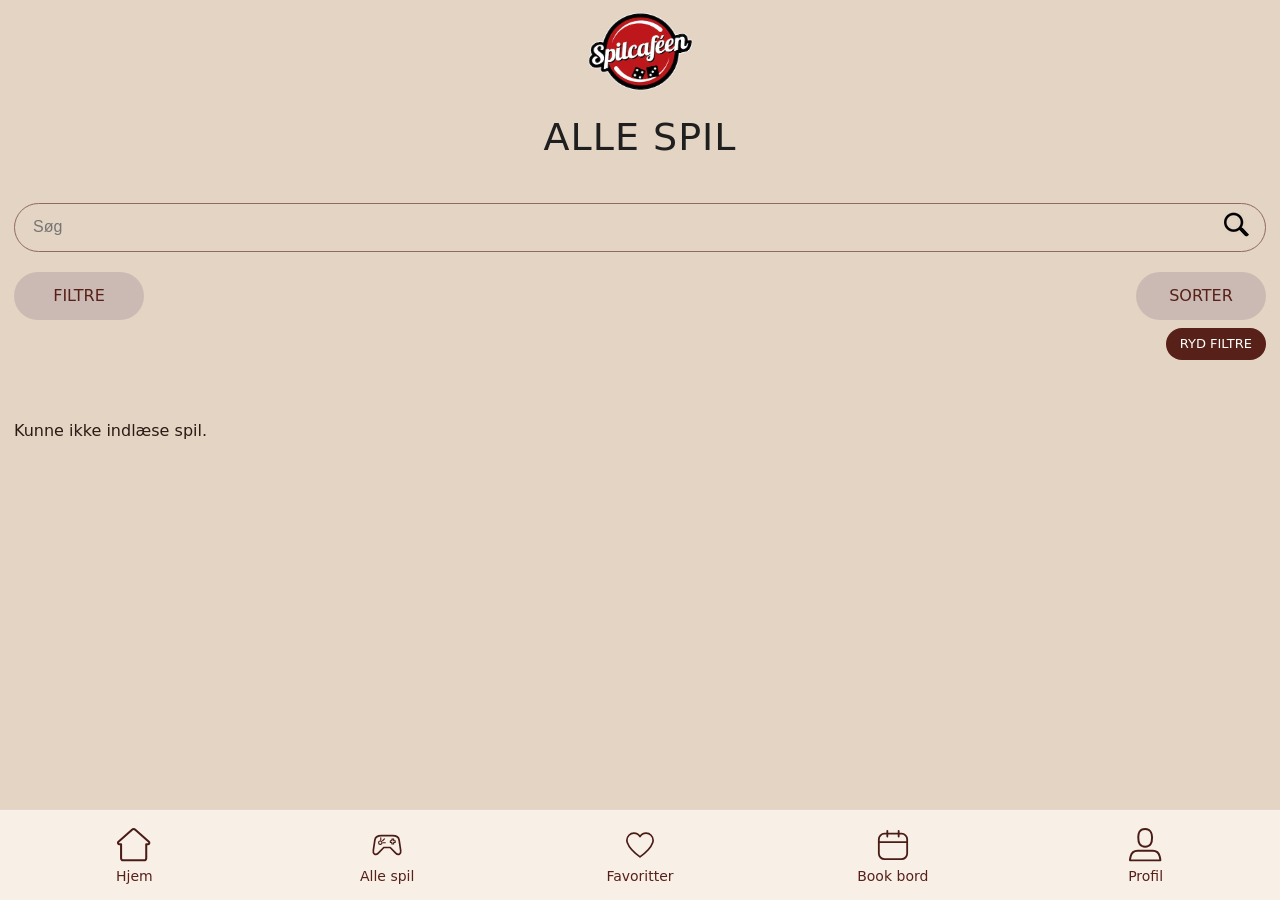
==== spil.html @ 5c761d4d "Opdeler appen i separate HTML-sider - Oprettet separate sider til alle spil, favoritter og booking -" ====
<!DOCTYPE html>
<html lang="da">

<head>
    <meta charset="UTF-8">
    <meta name="viewport" content="width=device-width, initial-scale=1.0">

    <title>Alle spil | Spilcaféen</title>

    <link rel="stylesheet" href="css/app.css">

    <link rel="shortcut icon"
        href="https://images.squarespace-cdn.com/content/v1/61fd2c9026a58c435d260f4c/1af90772-e642-4309-a2cb-f4161e36855e/SC-logo-2023-transparant-BG+Small+Crop.png"
        type="image/logo">
</head>

<body>

    <!-- Alle spil -->
    <main id="games-view" class="page">

        <!-- Sidens overskrift -->
        <div class="games-heading">
            <img src="images/logo.webp" alt="Spilcaféen">
            <h1 id="page-title">ALLE SPIL</h1>
        </div>


        <!-- Søgning -->
        <div class="searchbar">
            <label for="search-input" class="sr-only">
                Søg efter spil
            </label>

            <input type="text" id="search-input" placeholder="Søg">

            <span class="icon-btn" aria-hidden="true">
                <img src="images/lup.png" alt="">
            </span>
        </div>


        <!-- Filtre -->
        <div class="filterbar">

            <!-- Samlet filtermenu -->
            <div class="filter-menu">

                <button class="filter-main-btn" id="filter-main-btn" type="button" aria-expanded="false"
                    aria-controls="filter-options">
                    <span aria-hidden="true"></span>
                    FILTRE
                </button>


                <div class="filter-options" id="filter-options" hidden>

                    <!-- Kategori -->
                    <div class="filter-group">

                        <button class="filter-group-btn" type="button" aria-expanded="false">
                            Kategori
                            <span aria-hidden="true">›</span>
                        </button>

                        <div class="filter-submenu" hidden>

                            <button type="button" data-filter="genre" data-value="all">
                                Alle kategorier
                            </button>

                            <button type="button" data-filter="genre" data-value="Familie">
                                Familie
                            </button>

                            <button type="button" data-filter="genre" data-value="Kortspil">
                                Kortspil
                            </button>

                            <button type="button" data-filter="genre" data-value="Strategi">
                                Strategi
                            </button>

                            <button type="button" data-filter="genre" data-value="Ordspil">
                                Ordspil
                            </button>

                            <button type="button" data-filter="genre" data-value="Party">
                                Party
                            </button>

                            <button type="button" data-filter="genre" data-value="Andre">
                                Andre
                            </button>

                        </div>
                    </div>


                    <!-- Spillere -->
                    <div class="filter-group">

                        <button class="filter-group-btn" type="button" aria-expanded="false">
                            Spillere
                            <span aria-hidden="true">›</span>
                        </button>

                        <div class="filter-submenu" hidden>

                            <button type="button" data-filter="players" data-value="all">
                                Alle
                            </button>

                            <button type="button" data-filter="players" data-value="1-2">
                                1–2 spillere
                            </button>

                            <button type="button" data-filter="players" data-value="2-4">
                                2–4 spillere
                            </button>

                            <button type="button" data-filter="players" data-value="4-6">
                                4–6 spillere
                            </button>

                            <button type="button" data-filter="players" data-value="6-10">
                                6–10 spillere
                            </button>

                            <button type="button" data-filter="players" data-value="10-+">
                                10+ spillere
                            </button>

                        </div>
                    </div>


                    <!-- Alder -->
                    <div class="filter-group">

                        <button class="filter-group-btn" type="button" aria-expanded="false">
                            Alder
                            <span aria-hidden="true">›</span>
                        </button>

                        <div class="filter-submenu" hidden>

                            <button type="button" data-filter="age" data-value="all">
                                Alle aldre
                            </button>

                            <button type="button" data-filter="age" data-value="3">
                                3+
                            </button>

                            <button type="button" data-filter="age" data-value="6">
                                6+
                            </button>

                            <button type="button" data-filter="age" data-value="8">
                                8+
                            </button>

                            <button type="button" data-filter="age" data-value="10">
                                10+
                            </button>

                            <button type="button" data-filter="age" data-value="12">
                                12+
                            </button>

                            <button type="button" data-filter="age" data-value="15">
                                15+
                            </button>

                            <button type="button" data-filter="age" data-value="18">
                                18+
                            </button>

                        </div>
                    </div>


                    <!-- Varighed -->
                    <div class="filter-group">

                        <button class="filter-group-btn" type="button" aria-expanded="false">
                            Varighed
                            <span aria-hidden="true">›</span>
                        </button>

                        <div class="filter-submenu" hidden>

                            <button type="button" data-filter="duration" data-value="all">
                                Alle
                            </button>

                            <button type="button" data-filter="duration" data-value="0-15">
                                ≤ 15 min
                            </button>

                            <button type="button" data-filter="duration" data-value="15-30">
                                15–30 min
                            </button>

                            <button type="button" data-filter="duration" data-value="30-60">
                                30–60 min
                            </button>

                            <button type="button" data-filter="duration" data-value="60-120">
                                60–120 min
                            </button>

                            <button type="button" data-filter="duration" data-value="120-+">
                                120+ min
                            </button>

                        </div>
                    </div>

                </div>
            </div>


            <!-- Sortering og ryd filtre -->
            <div class="filter-actions">

                <div class="filter-dropdown sort-dropdown">

                    <button class="pill" id="sort-button" type="button">
                        SORTER
                    </button>

                    <div class="dropdown-menu">
                        <button data-sort-value="rating">
                            Populære
                        </button>

                        <button data-sort-value="title">
                            A–Å
                        </button>

                        <button data-sort-value="none">
                            Nyeste
                        </button>
                    </div>

                </div>


                <button class="clear-pill" id="clear-filters-pill" type="button">
                    RYD FILTRE
                </button>


                <!-- Feedback til skærmlæser -->
                <p id="filter-feedback" class="sr-only" aria-live="polite"></p>

            </div>
        </div>


        <!-- Aktive filtre -->
        <div id="active-filter-tags" class="active-filter-tags" aria-label="Valgte filtre"></div>


        <!-- Spil indsættes med JavaScript -->
        <section id="game-list" class="card-grid"></section>

    </main>


    <!-- Skjulte værdier som filterkoden bruger -->
    <div class="filters-storage" hidden>

        <select id="genre-select" aria-label="Kategori">
            <option value="all">Alle kategorier</option>
        </select>

        <select id="language-select" aria-label="Sprog">
            <option value="all">Alle sprog</option>
        </select>

        <select id="difficulty-select" aria-label="Sværhedsgrad">
            <option value="all">Alle sværhedsgrader</option>
        </select>

        <select id="sort-select" aria-label="Sortering">
            <option value="none">Ingen sortering</option>
            <option value="title">Titel (A-Å)</option>
            <option value="playtime">Varighed (kortest først)</option>
            <option value="rating">Rating (højeste først)</option>
        </select>

        <button id="clear-filters" type="button">
            Ryd
        </button>

    </div>


    <!-- Modal med information om spil -->
    <div id="game-modal" class="modal" hidden>

        <div class="modal-backdrop" data-close></div>

        <article class="modal-card" role="dialog" aria-modal="true" aria-labelledby="modal-title">

            <button class="modal-close" data-close aria-label="Luk">
                ×
            </button>


            <div class="modal-media">
                <img id="modal-image" alt="">
            </div>


            <div class="modal-body">

                <h2 id="modal-title">
                    Spildetaljer
                </h2>

                <div class="modal-meta" id="modal-meta"></div>

                <p id="modal-desc"></p>

                <div class="modal-details" id="modal-details"></div>


                <!-- Spilleregler -->
                <section id="modal-rules-wrap" class="modal-rules" hidden>

                    <button id="rules-toggle" class="rules-btn" aria-expanded="false">
                        ▸ Regler
                    </button>

                    <div id="rules-content" class="rules-content">
                        <pre id="modal-rules"></pre>
                    </div>

                </section>

            </div>
        </article>
    </div>


    <!-- Bundnavigation -->
    <nav class="tabbar" aria-label="Hovednavigation">
    
        <button class="tab" id="tab-home" type="button" onclick="window.location.href='index.html'">
            <img src="images/home.svg" alt="">
            <small>Hjem</small>
        </button>
    
        <button class="tab" id="tab-all" type="button" onclick="window.location.href='spil.html'">
            <img src="images/games.svg" alt="">
            <small>Alle spil</small>
        </button>
    
        <button class="tab" id="filter-favourites" type="button" onclick="window.location.href='favoritter.html'">
            <img src="images/heart.svg" alt="">
            <small>Favoritter</small>
        </button>
    
        <button class="tab" id="tab-reserve" type="button" onclick="window.location.href='booking.html'">
            <img src="images/book.svg" alt="">
            <small>Book bord</small>
        </button>
    
        <button class="tab" id="tab-profile" type="button">
            <img src="images/profil.svg" alt="">
            <small>Profil</small>
        </button>
    
    </nav>

    <script src="js/app.js"></script>

</body>

</html>
---- css/app.css ----
/* =========================================================
  Farver, base og variabler
  ========================================================= */
:root {
  --cream: #f5ebdc;
  --brown: #F6EFE9;
  --brown-2: #5b2a1a;
  --text: #2b1a14;
  --light: #fff8f0;
  --muted: #4a1c167b;
  --ring: #d9c9bf;
  --shadow: 0 8px 20px rgba(0, 0, 0, 0.15);
  --radius: 18px;
  --thumb-ratio: 4/3;
}

* {
  box-sizing: border-box;
}

html,
body {
  margin: 0;
  padding: 0;
}

/* baggrundsfarve */
body {
  background:#e4d4c3;
  color: var(--text);
  font: 16px/1.4 ui-sans-serif, system-ui, Segoe UI, Roboto, Inter;
}


/* =========================================================
  SIDE-INDHOLD
  ========================================================= */

    /* Overskrift på siden med alle spil */
    .games-heading {
      text-align: center;
      margin-bottom: 38px;
    }
  
    .games-heading img {
      width: 105px;
      height: auto;
      display: block;
      margin: 0 auto 20px;
    }
  
    .games-heading h1 {
      margin: 0;
      color: #1f1f1f;
      font-size: 38px;
      font-weight: 400;
      letter-spacing: 1px;
    }

.page {
  padding: 12px 14px 110px;
  /* ekstra bund-padding så tabbar ikke dækker */
  max-width: min(1400px, 100%);
  margin: 0 auto;
}

/* Søgefelt på siden med alle spil */
.searchbar {
  display: flex;
  align-items: center;
  gap: 8px;

  background: transparent;
  border: 1px solid #8f6962;
  box-shadow: none;
  border-radius: 999px;

  padding: 8px 16px;
  margin: 0 0 20px;
  min-height: 42px;
}

.searchbar input {
  flex: 1;
  border: 0;
  outline: 0;
  background: transparent;
  font-size: 16px;
}


       /* Holder FILTRE og SORTER på samme linje. */
.filterbar {
  display: flex;
  justify-content: space-between;
  align-items: flex-start;
  gap: 16px;
  margin-bottom: 24px;
}

/* FILTRE og SORTER har samme størrelse og udseende. */
.filter-main-btn,
.filter-actions .pill {
  width: 130px;
  height: 48px;
  padding: 0 16px;

  border: none;
  border-radius: 999px;
  background: #cbbab3;
  color: #572018;

  font: inherit;
  font-size: 16px;
  font-weight: 500;
  cursor: pointer;

  display: flex;
  align-items: center;
  justify-content: center;
}

/* Holder SORTER og Ryd filtre oven på hinanden. */
.filter-actions {
  display: flex;
  flex-direction: column;
  align-items: flex-end;
  gap: 8px;
}

/* Den mindre knap under SORTER. */
.clear-pill {
  width: auto;
  min-height: 0;
  padding: 7px 14px;

  border: none;
  border-radius: 999px;
  background: #572018;
  color: #fff;

  font: inherit;
  font-size: 13px;
  font-weight: 500;
  cursor: pointer;
}

/* Enkel hover på de tre filterknapper. */
.filter-main-btn:hover,
#sort-button:hover,
.clear-pill:hover {
  transform: scale(1.08);
}

/* Dropdown trigger-pills lys stil */
.filter-dropdown {
  position: relative;
  flex-shrink: 0;
}


/* Dropdown-menu */
.dropdown-menu {
  position: absolute;
  top: 110%;
  left: 0;
  display: none;
  flex-direction: column;
  min-width: 180px;
  background: #f5ebdc;
  border: 1px solid rgba(0, 0, 0, 0.25);
  border-radius: 12px;
  box-shadow: var(--shadow);
  z-index: 3200;
  overflow: hidden;
}

.filter-dropdown.open .dropdown-menu {
  display: flex;
}

.dropdown-floating {
  position: fixed !important;
  z-index: 10000 !important;
  display: flex !important;
  top: 0;
  left: 0;
}

/* Punkter i dropdown-menuen + hover-pop */
.dropdown-menu button {
  appearance: none;
  border: 0;
  background: transparent;
  padding: 10px 14px;
  text-align: left;
  font-size: 15px;
  color: var(--text);
  cursor: pointer;
  transition: transform 0.15s ease, background-color 0.15s ease;
  display: inline-block;
  transform-origin: center;
}

.dropdown-menu button:hover {
  transform: scale(1.08);
  background: var(--brown-2);
  color: #fff;
}


/* Skjuler indhold visuelt, men gør det stadig tilgængeligt for skærmlæsere. */
.sr-only {
  position: absolute;
  width: 1px;
  height: 1px;
  padding: 0;
  margin: -1px;
  overflow: hidden;
  clip: rect(0, 0, 0, 0);
  white-space: nowrap;
  border: 0;
}

/* Skjul evt. gamle rækker hvis de findes i DOM’en */
.top-actions {
  display: none !important;
}

.more-filters {
  display: none !important;
}

.filters-storage[hidden] {
  display: none;
}

/* =========================================================
  KORT / SPIL-KORT
  ========================================================= */
.card-grid {
  display: grid;
  gap: 12px;
  grid-template-columns: repeat(auto-fill, minmax(220px, 1fr));
}

@media (max-width: 600px) {
  .card-grid {
    grid-template-columns: repeat(2, minmax(0, 1fr));
  }
}

/* Spillekort */
.card {
  background: #f8f0e7;
  color: #572018;
  border-radius: 18px;
  padding: 12px;
  border: none;
  box-shadow: 0 6px 10px rgba(87, 32, 24, 0.28);
  position: relative;
}

/* Ramme omkring spilbilledet */
.thumb {
  position: relative;
  border-radius: 18px;
  overflow: hidden;
  background: #cbbab3;
  aspect-ratio: 1 / 1;
  padding: 12px;
}

.thumb img {
  width: 100%;
  height: 100%;
  object-fit: contain;
  display: block;
  border-radius: 12px;
}

/* Favoritknap oven på spilbilledet */
.fav {
  position: absolute;
  bottom: 14px;
  right: 14px;
  background: #572018;
  border: 2px solid #572018;
  color: #ffffff;
  border-radius: 50%;
  width: 34px;
  height: 34px;
  padding: 0;
  font-size: 22px;
  line-height: 1;
  cursor: pointer;
  display: flex;
  align-items: center;
  justify-content: center;
}

.fav.active {
  color: #e32626;
}

/* Spillets titel */
.card h2,
.card h3 {
  margin: 12px 4px 6px;
  font-size: 22px;
  font-weight: 500;
  color: #572018;
}

/* Antal spillere og rating */
.meta {
  display: flex;
  flex-direction: column;
  gap: 2px;
  margin: 0 4px;
  color: #572018;
  font-size: 17px;
}

.meta span {
  display: flex;
  align-items: center;
  gap: 7px;
}

.meta img {
  width: 22px;
  height: 22px;
}

/* Spillets placering i caféen */
.extra {
  margin: 4px 4px 6px;
  color: #572018;
  font-size: 16px;
}

.badges {
  position: absolute;
  left: 8px;
  top: 8px;
  display: flex;
  gap: 6px;
}

.badge {
  background: rgba(0, 0, 0, 0.5);
  color: #fff;
  padding: 3px 6px;
  font-size: 12px;
  border-radius: 999px;
  border: 1px solid rgba(255, 255, 255, 0.25);
}

/* =========================================================
   BUNDNAVIGATION
   ========================================================= */

.tabbar {
  position: fixed;
  left: 0;
  right: 0;
  bottom: 0;
  z-index: 8000;

  display: grid;
  grid-template-columns: repeat(5, 1fr);

  background: #f8f0e7;
  border-top: 1px solid #e4d6ce;
  padding: 14px 8px 12px;
}

/* De fem punkter i bundnavigationen */
.tabbar button {
  appearance: none;
  border: 0;
  background: transparent;
  color: #572018;
  cursor: pointer;

  display: flex;
  flex-direction: column;
  align-items: center;
  justify-content: center;
  gap: 6px;

  padding: 4px;
  font-family: inherit;
  border-radius: 10px;

  transition: transform 0.18s ease, background-color 0.18s ease;
}

/* Ikoner i bundnavigationen */
.tabbar button img {
  width: 34px;
  height: 34px;
  object-fit: contain;
  display: block;
}

/* Teksten under ikonerne */
.tabbar button small {
  display: block;
  font-size: 14px;
  color: #572018;
}

/* Gør det tydeligt hvilket punkt der er valgt */
.tabbar .tab.active {
  font-weight: 700;
}

/* Lille effekt ved mus og tastatur */
.tabbar button:hover,
.tabbar button:focus-visible {
  transform: scale(1.05);
  background: rgba(87, 32, 24, 0.06);
}
/* Sørg for at modaler fortsat ligger OVER tabbaren */
.modal {
  z-index: 9000;
}

/* FOOTER */
.legal {
  text-align: center;
  color: #9b8479;
  font-size: 12px;
  padding: 10px 0 80px;
}

/* MODAL (kortdetaljer) */
.modal[hidden] {
  display: none;
}

.modal {
  position: fixed;
  inset: 0;
  display: grid;
  place-items: center;
  padding: 16px;
}

.modal-backdrop {
  position: absolute;
  inset: 0;
  background: rgba(0, 0, 0, 0.122);
}

.modal-card {
  position: relative;
  z-index: 1;
  background: #f8f0e7;
  color: #572018;
  border-radius: 18px;
  border: none;
  box-shadow: 0 6px 10px rgba(87, 32, 24, 0.28);
  width: min(920px, 100%);
  display: flex;
  flex-direction: column;
  max-height: 90vh;
  overflow: hidden;
}

.modal-close {
  position: absolute;
  top: 10px;
  right: 10px;
background: #f8f0e7;
  border: 2px solid #572018;
  color: #572018;
  border-radius: 999px;
  font-size: 22px;
  line-height: 1;
  padding: 6px 10px;
  cursor: pointer;
}

.modal-media {
  flex: 0 0 auto;
  background: #cbbab3;
  display: flex;
  align-items: center;
  justify-content: center;
  padding: 0.5rem;
  border-bottom: none;
}

.modal-media img {
  width: 100%;
  height: auto;
  max-height: 350px;
  object-fit: contain;
  display: block;
}

.modal-body {
  flex: 1;
  overflow-y: auto;
  padding: 1rem 1.5rem;
  display: grid;
  gap: 10px;
}

.modal-body h2 {
  margin: 0;
  font-size: clamp(20px, 3.2vw, 28px);
}

.modal-meta {
  display: flex;
  gap: 14px;
  opacity: 0.95;
  flex-wrap: wrap;
}

/* Ikoner ved rating, spillere og spilletid i modalvinduet. */
.modal-meta span {
  display: flex;
  align-items: center;
  gap: 7px;
}

.modal-meta img {
  width: 22px;
  height: 22px;
  object-fit: contain;
}
.modal-details {
  display: grid;
  gap: 6px;
}

.modal-details span {
  opacity: 0.95;
}

/* Regler fold-ud */
.rules-btn {
  background: none;
  border: none;
  color: #572018;
  font-weight: 600;
  cursor: pointer;
  margin-top: 1rem;
  display: flex;
  align-items: center;
  gap: 0.25rem;
  font-size: 1.1rem;
  transition: color 0.2s ease;
}

.rules-btn:hover {
  opacity: 0.7;
}

.rules-btn[aria-expanded="true"]::before {
  content: "▾";
}

.rules-btn[aria-expanded="false"]::before {
  content: "▸";
}

.rules-content {
  max-height: 0;
  overflow: hidden;
  transition: max-height 0.3s ease;
}

.rules-content.open {
  max-height: 600px;
}

#modal-rules {
  background: #cbbab3;
  padding: 0.75rem;
  border-radius: 6px;
  white-space: pre-wrap;
  line-height: 1.4;
  margin-top: 0.5rem;
}



/* Respektér brugere der ikke vil have animationer */
@media (prefers-reduced-motion: reduce) {
  .pill,
  .clear-pill,
  .dropdown-menu button,
  .tabbar button {
    transition: none !important;
  }
}

/* Fokusmarkering på knapper og andre elementer, der kan modtage tastaturfokus.
   Gælder bl.a. filterknapper, sorteringsknapper, favorithjerter og bundnavigation. */
button:focus-visible,
[tabindex]:focus-visible {
  outline: 2px dashed #e00000;
  outline-offset: 4px;
}

/* Fokusmarkering omkring søgeboksen, når brugeren navigerer ind i søgefeltet. */
.searchbar:focus-within {
  outline: 3px dashed #e00000;
  outline-offset: 4px;
}


/* Markerer den valgte mulighed i filtermenuen. */
.filter-submenu button.selected-filter {
  position: relative;
  padding-right: 38px;
}

.filter-submenu button.selected-filter::after {
  content: "✓";
  position: absolute;
  right: 14px;
  font-weight: 700;
}

/* Viser de aktive filtre under filterområdet. */
.active-filter-tags {
  display: flex;
  flex-wrap: wrap;
  gap: 8px;
  margin: 10px 0 20px;
}

.active-filter-tag {
  display: inline-flex;
  align-items: center;
  min-height: 30px;
  padding: 5px 12px;
  border-radius: 999px;
  background: #96736f;
  color: #fff8f0;
  font-size: 13px;
}

/* Gør bundnavigationen mere kompakt på telefon. */
@media (max-width: 600px) {
  .tabbar {
    padding: 8px 4px 7px;
  }

  .tabbar button {
    gap: 3px;
    padding: 3px 2px;
  }

  .tabbar button img {
    width: 25px;
    height: 25px;
  }

  .tabbar button small {
    font-size: 11px;
  }
}

   /* NY FILTERMENU */

/* Holder filterknappen og dropdown-menuen samlet */
.filter-menu {
  position: relative;
}

/* Gør det muligt at placere filterikonet uden at påvirke teksten. */
.filter-main-btn {
  position: relative;
}

/* Placérer ikonet til venstre, så FILTRE kan stå præcist i midten. */
.filter-main-btn span {
  position: absolute;
  left: 14px;
}

/* Første dropdown med Kategori, Spillere, Alder og Varighed */
.filter-options {
  position: absolute;
  top: calc(100% + 8px);
  left: 0;
  z-index: 9000;

  min-width: 190px;
  padding: 8px;

  background: #f8f0e7;
  border-radius: 14px;
  box-shadow: 0 6px 16px rgba(87, 32, 24, 0.25);
}

/* Sørger for at hidden faktisk skjuler menuen */
.filter-options[hidden],
.filter-submenu[hidden] {
  display: none;
}

/* Hver filterkategori */
.filter-group {
  position: relative;
}

/* Kategori, Spillere, Alder og Varighed */
.filter-group-btn {
  width: 100%;
  display: flex;
  justify-content: space-between;
  align-items: center;

  border: none;
  background: transparent;
  color: #572018;

  padding: 10px 12px;
  font: inherit;
  text-align: left;
  cursor: pointer;
}

/* Undermenuen med selve valgene */
.filter-submenu {
  position: absolute;
  top: 0;
  left: calc(100% + 6px);
  z-index: 9001;

  min-width: 180px;
  padding: 8px;

  background: #f8f0e7;
  border-radius: 14px;
  box-shadow: 0 6px 16px rgba(87, 32, 24, 0.25);
}

/* Knapperne inde i undermenuerne */
.filter-submenu button {
  display: block;
  width: 100%;

  border: none;
  background: transparent;
  color: #572018;

  padding: 9px 12px;
  text-align: left;
  font: inherit;
  cursor: pointer;
}

.filter-group-btn:hover,
.filter-submenu button:hover {
  background: rgba(87, 32, 24, 0.08);
  border-radius: 8px;
}

/* På små skærme åbner filterets undermenu nedad
   i stedet for ud mod højre. */
@media (max-width: 600px) {

  .home-action-image {
    height: 135px;
  }
    /* Forsidens genveje på mobil */
    .home-action {
    min-height: 135px;
    grid-template-columns: 70px 1fr;
    border-radius: 18px;
    margin-bottom: 20px;
    }

    .home-action-icon {
      width: 45px;
      height: 45px;
    }
  
    .home-action-content {
      padding: 12px 4px;
    }

    .home-intro h1 {
      font-size: 20px;
      white-space: normal;
     }
  
     .home-action-content h2 {
       margin-bottom: 6px;
       font-size: 16px;
     }
  
     .home-action-content p {
       margin-bottom: 10px;
       font-size: 11px;
       line-height: 1.4;
     }
  
    #home-games-button,
    #home-booking-button {
      min-width: 110px;
      height: 32px;
      padding: 0 10px;
      font-size: 11px;
    }
  
     /* Skjuler billederne i genvejene på små skærme. */
     .home-action-image {
       display: none;
     }


  .filter-options {
    width: 190px;
  }

  .filter-submenu {
    position: static;
    min-width: 0;
    width: 100%;
    margin-top: 4px;
    padding: 4px 0 8px 12px;
    box-shadow: none;
    background: transparent;
  }

  /* Gør valgene lidt mindre end hovedkategorierne. */
  .filter-submenu button {
    padding: 8px 10px;
    font-size: 15px;
  }


    .home-popular {
      margin-top: 30px;
    }
  
    .home-popular h2 {
      font-size: 22px;
      margin-bottom: 14px;
    }
  
    #popular-games {
      gap: 12px;
      overflow-x: auto;
    }
  
    /* Mindre kort på forsiden, så man kan ane det næste. */
    #popular-games .card {
      flex: 0 0 145px;
    }

        .active-filter-tags {
          display: none;
        }
}

/* Besked når brugeren ikke har nogen favoritter. */
.empty-favorites {
  width: 100%;
  grid-column: 1 / -1;
  display: flex;
  flex-direction: column;
  align-items: center;
  text-align: center;
  margin-top: 60px;
}

.empty-favorites h2 {
  margin: 0 0 8px;
  color: #572018;
  font-size: 20px;
}

.empty-favorites p {
  margin: 0 0 22px;
  color: #572018;
}

/* Knap tilbage til alle spil. */
#show-all-games {
  min-width: 130px;
  height: 48px;
  padding: 0 20px;
  border: none;
  border-radius: 999px;
  background: #cbbab3;
  color: #572018;
  font: inherit;
  font-weight: 700;
  cursor: pointer;
  transition: transform 0.2s ease;
}

#show-all-games:hover {
  transform: scale(1.08);
}

/* ---------- FORSIDE ---------- */

.home-view {
  width: 100%;
  max-width: 900px;
  margin: 0 auto;
  padding: 28px 24px 110px;
}

/* Intro på forsiden */
.home-intro {
  text-align: center;
  color: #572018;
}

.home-intro img {
  width: 105px;
  height: auto;
  display: block;
  margin: 0 auto 18px;
}

.home-intro h1 {
  margin: 0 0 8px;
  font-size: 32px;
  line-height: 1.1;
  font-weight: 700;
}

.home-intro p {
  max-width: 620px;
  margin: 0 auto 32px;
  font-size: 16px;
  line-height: 1.6;
}


/* ---------- FORSIDENS GENVEJE ---------- */

/* Fælles design for Find et spil og Book bord. */
.home-action {
  width: 100%;
  min-height: 160px;
  display: grid;
  grid-template-columns: 110px 1fr 280px;
  align-items: center;
  overflow: hidden;
  border-radius: 22px;
  margin-bottom: 32px;
  color: #fff8f0;
}

/* Find et spil */
.home-games {
  background: #572018;
}

/* Book bord */
.home-booking {
  background: #6f534f;
}

/* Ikon i venstre side */
.home-action-icon {
  width: 70px;
  height: 70px;
  justify-self: center;
}

/* Tekst i midten */
.home-action-content {
  text-align: center;
  padding: 20px 10px;
}

.home-action-content h2 {
  margin: 0 0 8px;
  font-size: 22px;
}

.home-action-content p {
  margin: 0 0 14px;
  line-height: 1.5;
}

/* Knapper */
#home-games-button,
#home-booking-button {
  min-width: 150px;
  height: 40px;
  padding: 0 20px;
  border: none;
  border-radius: 999px;
  font: inherit;
  cursor: pointer;
  transition: transform 0.2s ease;
}

#home-games-button {
  background: #6f534f;
  color: #fff8f0;
}

#home-booking-button {
  background: #fff8f0;
  color: #572018;
}

#home-games-button:hover,
#home-booking-button:hover {
  transform: scale(1.08);
}
.home-action-image {
  width: 100%;
  height: 100%;
  min-height: 160px;
  object-fit: cover;
  object-position: center;
  align-self: stretch;
  display: block;
}

/* Populære spil på forsiden */
.home-popular {
  margin-top: 30px;
}

.home-popular h2 {
  margin: 0 0 18px;
  color: #572018;
  font-size: 28px;
  font-weight: 500;
}

#popular-games {
  display: flex;
  gap: 18px;
  overflow-x: auto;
  padding: 4px 4px 18px;
  scroll-snap-type: x proximity;
}

#popular-games .card {
  flex: 0 0 190px;
  scroll-snap-align: start;
}

/* Skjuler billederne i forsidens bokse på små skærme. */
@media (max-width: 600px) {
  .home-action-image {
    display: none;
  }
}
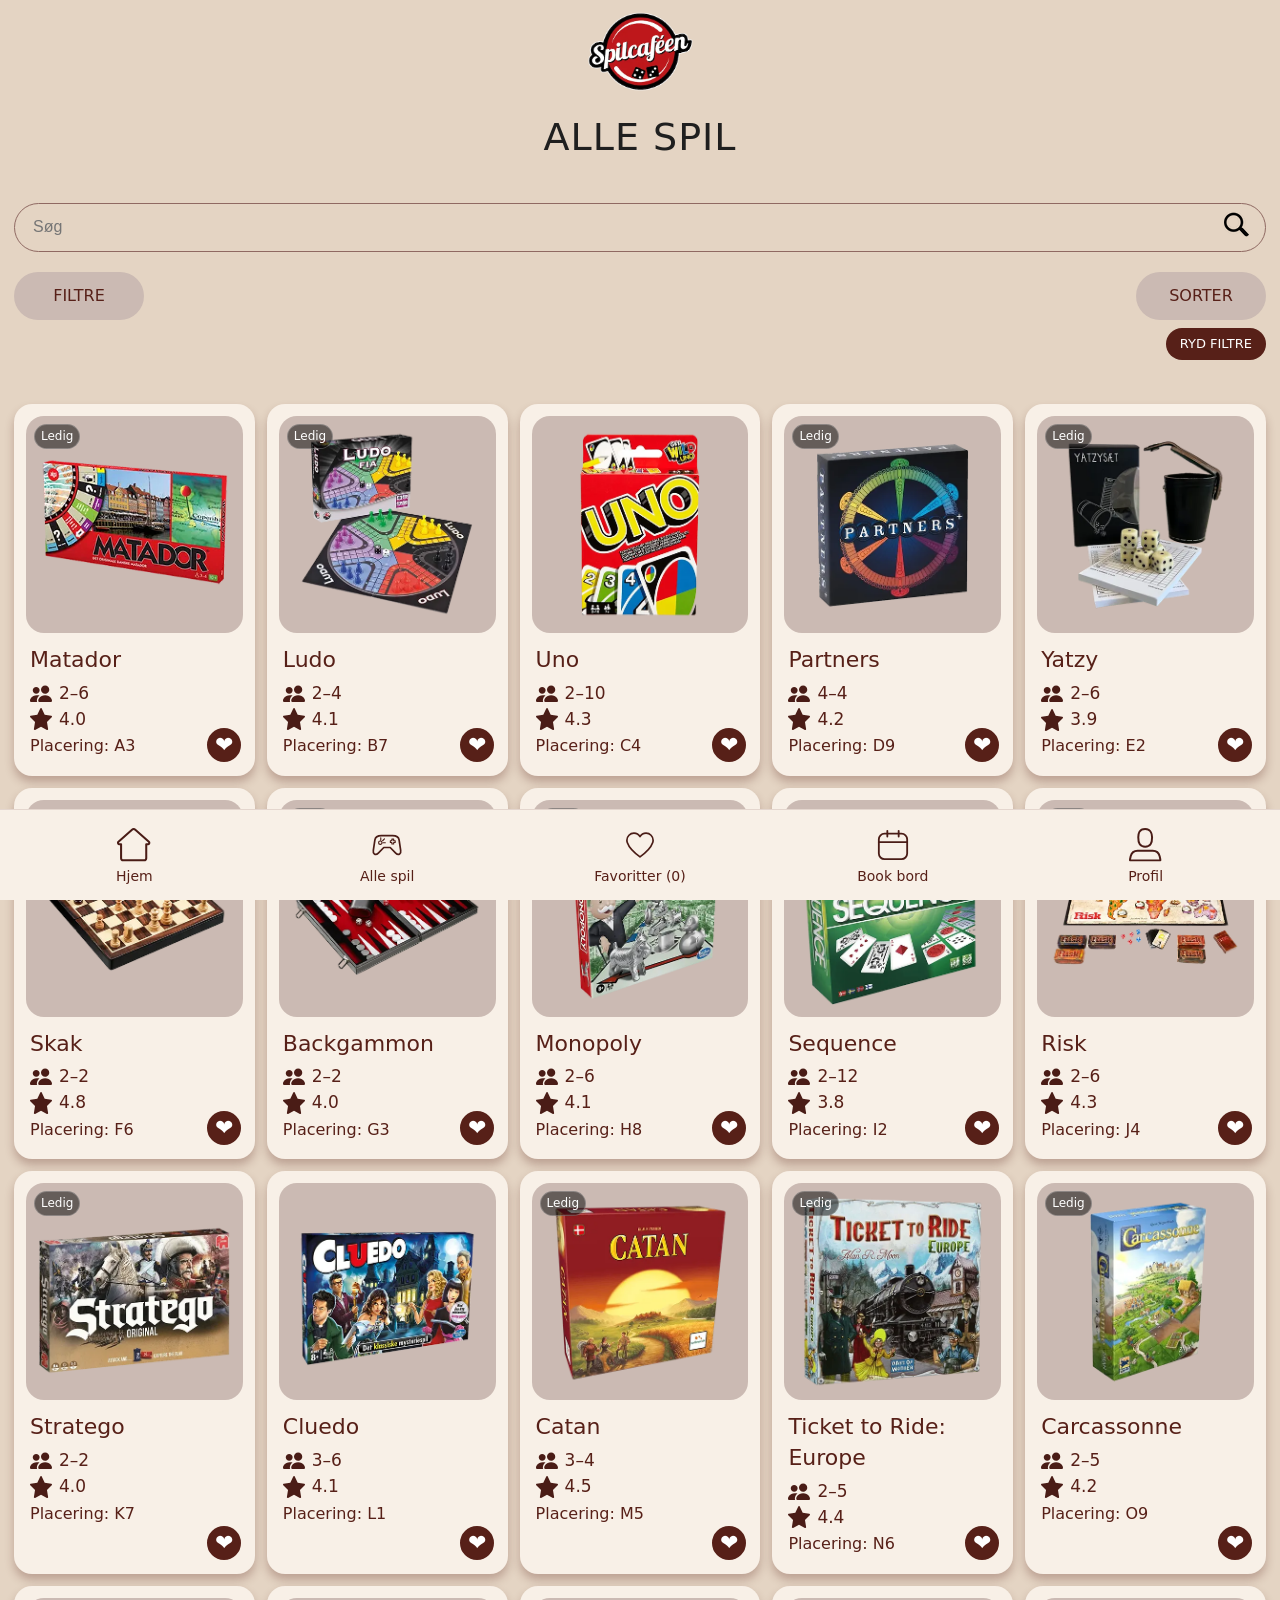
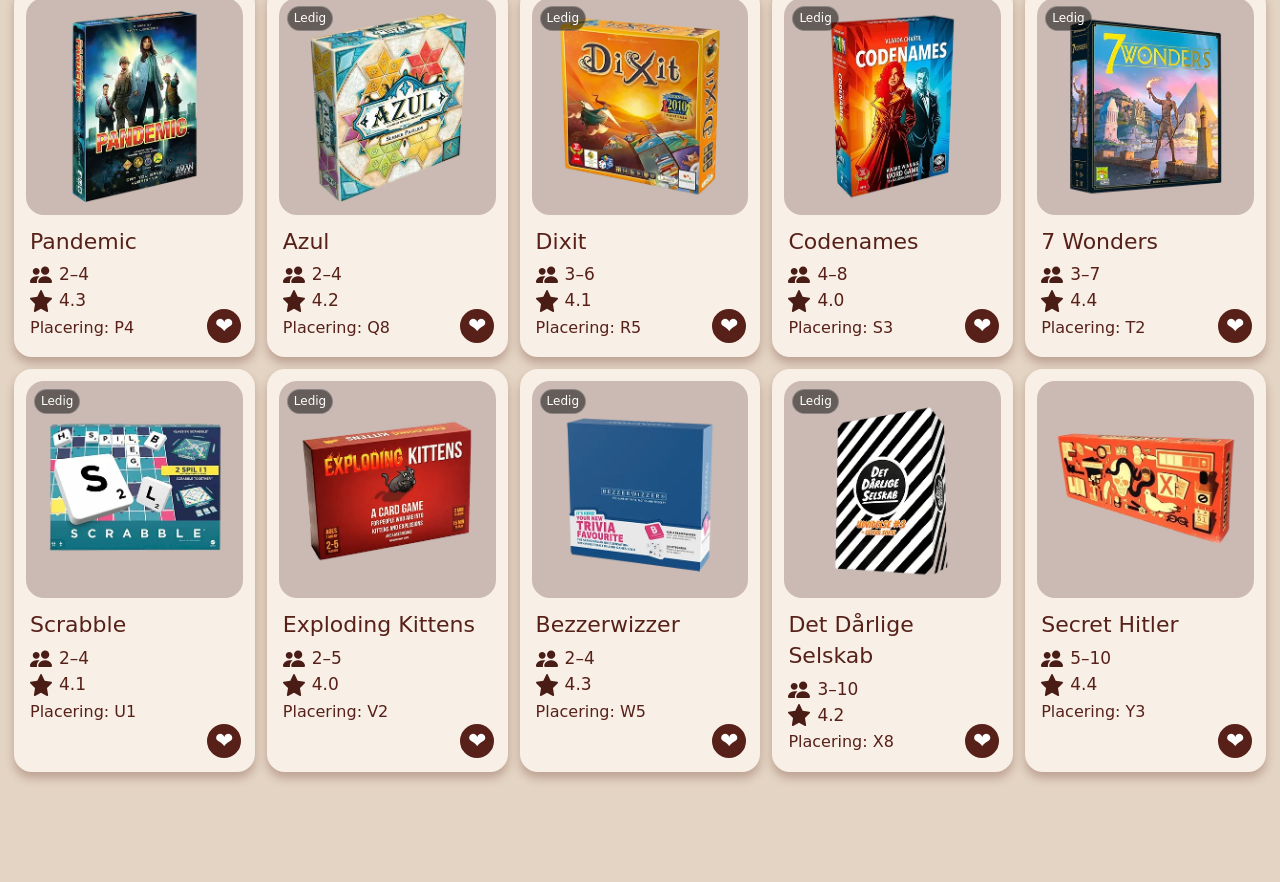
==== commit b3de0d2f: "Forbedrering af LCP på siden Alle spil - Tilføjet games.json lokalt i projektet - Ændret dataindlæsn" ====
--- a/spil.html
+++ b/spil.html
@@ -6,6 +6,9 @@
     <meta name="viewport" content="width=device-width, initial-scale=1.0">
 
     <title>Alle spil | Spilcaféen</title>
+
+    <!-- Henter det første synlige spilbillede tidligt for at forbedre LCP -->
+    <link rel="preload" as="image" href="images/games/matador-200.webp" fetchpriority="high">
 
     <link rel="stylesheet" href="css/app.css">
 
